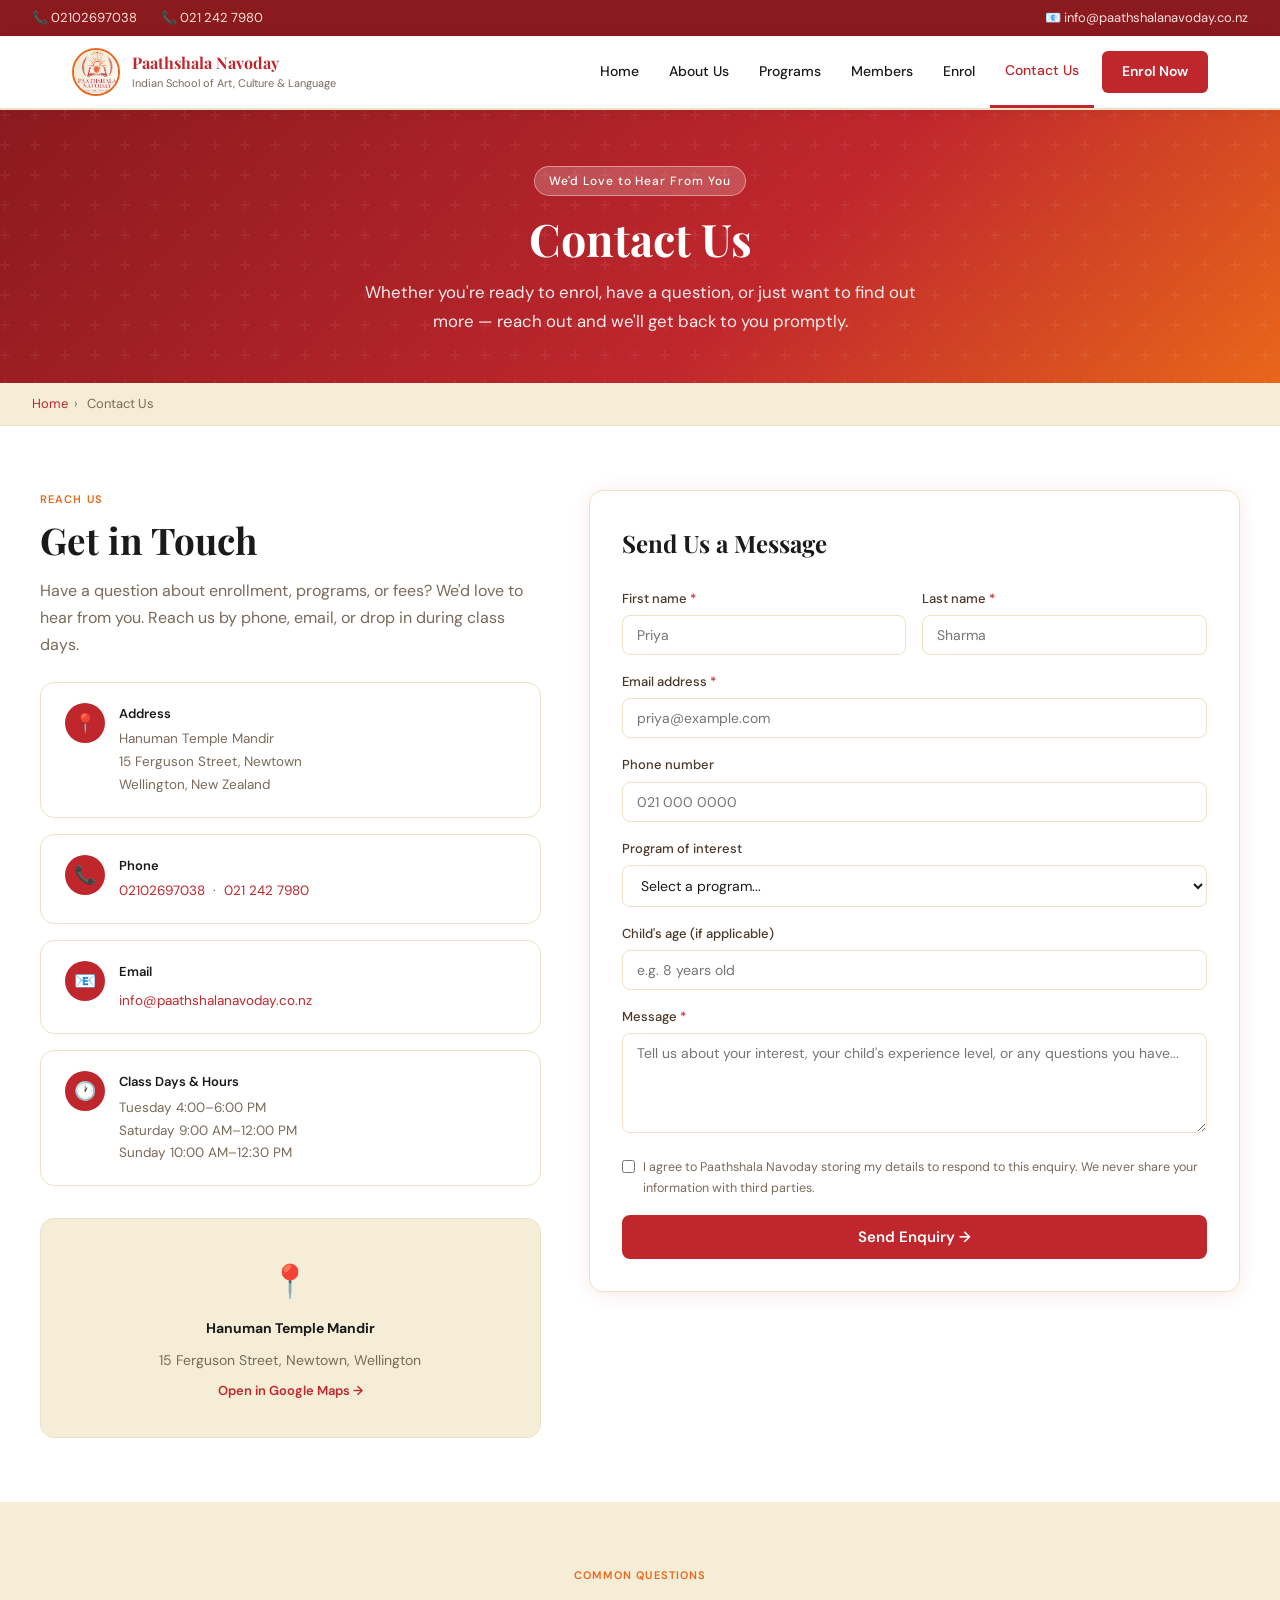
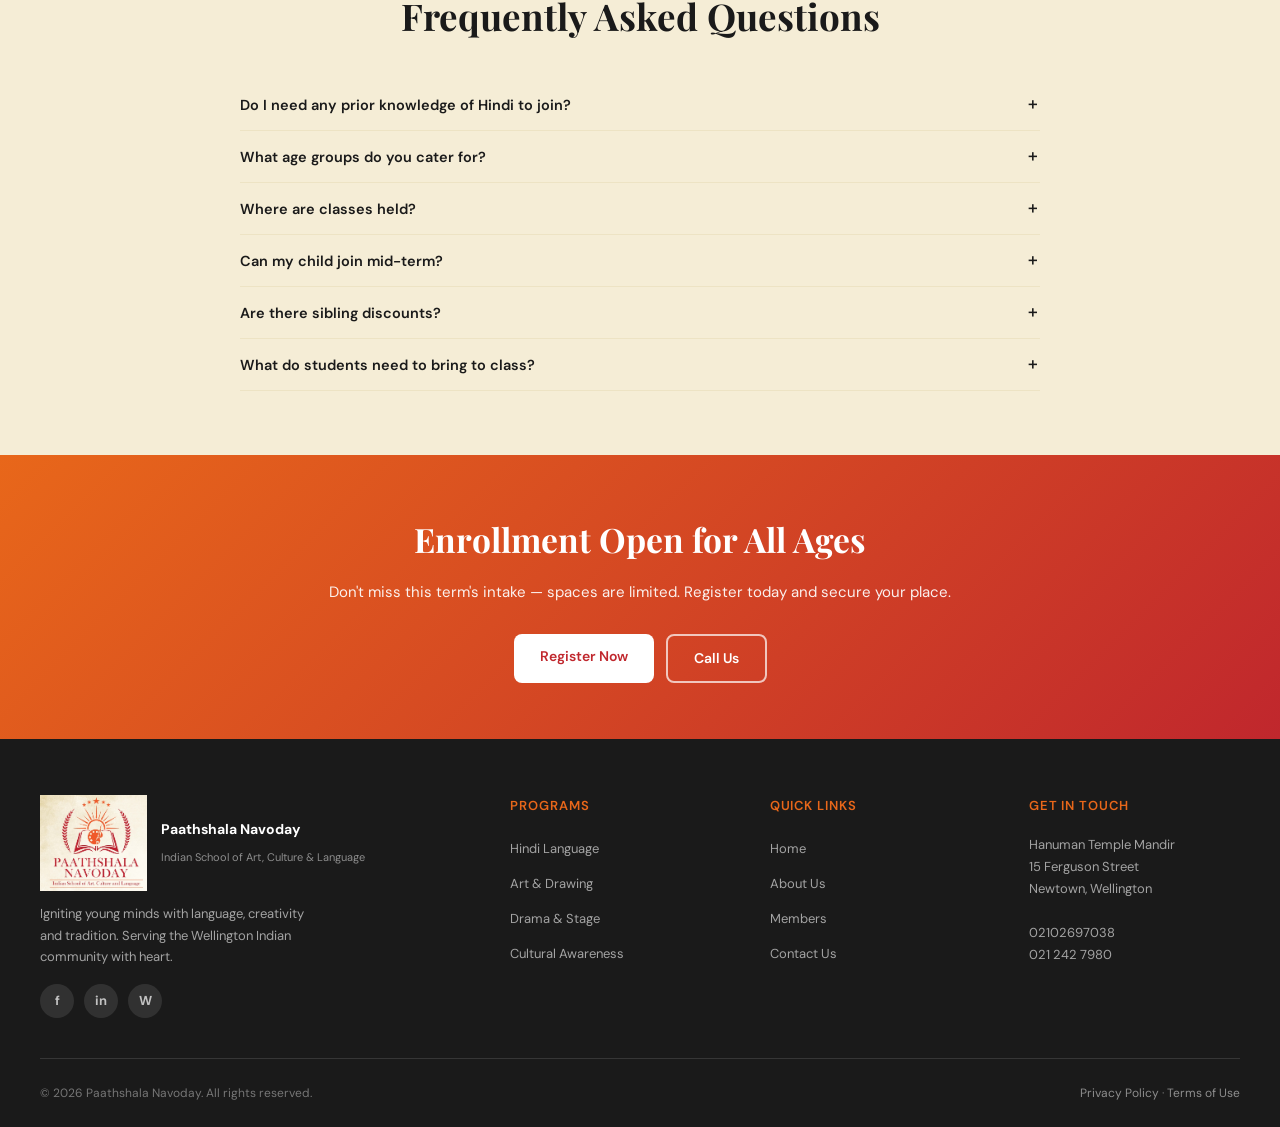
==== contact/contact.html @ f293eddf "Initial commit: Paathshala Navoday static website Made-with: Cursor" ====
<!DOCTYPE html>
<html lang="en">
<head>
<meta charset="UTF-8">
<meta name="viewport" content="width=device-width, initial-scale=1.0">
<title>Contact Us — Paathshala Navoday</title>
<meta name="description" content="Contact Paathshala Navoday to enroll or ask about our Hindi, Art, Drama and Cultural programs in Wellington, NZ.">
<script>
(function (w) {
  var u = new URL(w.location.href);
  var p = u.pathname.split('/').filter(Boolean);
  if (p.length && /\.html?$/i.test(p[p.length - 1])) p.pop();
  if (p.length) p.pop();
  u.pathname = '/' + (p.length ? p.join('/') + '/' : '');
  var root = u.href;
  if (!/\/$/.test(root)) root += '/';
  w.__PAATHSHALA_SITE_ROOT__ = root;
})(window);
</script>
<link rel="stylesheet" href="/assets/css/style.css">
<link rel="stylesheet" href="/assets/css/contact.css">
<link rel="icon" href="/assets/images/logo-paathshala.png" type="image/png">
<link rel="preconnect" href="https://fonts.googleapis.com">
<link rel="preconnect" href="https://fonts.gstatic.com" crossorigin>
<link href="https://fonts.googleapis.com/css2?family=Playfair+Display:ital,wght@0,500;0,700;1,500&family=DM+Sans:wght@400;500;600&display=swap" rel="stylesheet">
</head>
<body data-page="Contact Us">
  <div id="nav-placeholder"></div>

  <main id="main-content">

    <div class="page-hero">
      <div class="badge">We'd Love to Hear From You</div>
      <h1>Contact Us</h1>
      <p>Whether you're ready to enrol, have a question, or just want to find out more — reach out and we'll get back to you promptly.</p>
    </div>

    <div class="breadcrumb" aria-label="Breadcrumb">
      <a href="#" data-root-href="index.html">Home</a><span>›</span> Contact Us
    </div>

    <!-- CONTACT MAIN -->
    <section aria-labelledby="contact-title">
      <div class="container">
        <div class="contact-grid">

          <!-- LEFT: Details -->
          <div>
            <p class="section-label">Reach Us</p>
            <h2 class="section-title" id="contact-title">Get in Touch</h2>
            <p style="color:var(--muted);margin-bottom:1.5rem;">Have a question about enrollment, programs, or fees? We'd love to hear from you. Reach us by phone, email, or drop in during class days.</p>

            <div class="contact-detail-cards">
              <div class="contact-detail-card">
                <div class="contact-icon" aria-hidden="true">📍</div>
                <div>
                  <h4>Address</h4>
                  <p>Hanuman Temple Mandir<br>15 Ferguson Street, Newtown<br>Wellington, New Zealand</p>
                </div>
              </div>
              <div class="contact-detail-card">
                <div class="contact-icon" aria-hidden="true">📞</div>
                <div>
                  <h4>Phone</h4>
                  <p><a href="tel:02102697038">02102697038</a>&nbsp; · &nbsp;<a href="tel:0212427980">021 242 7980</a></p>
                </div>
              </div>
              <div class="contact-detail-card">
                <div class="contact-icon" aria-hidden="true">📧</div>
                <div>
                  <h4>Email</h4>
                  <a href="mailto:info@paathshalanavoday.co.nz">info@paathshalanavoday.co.nz</a>
                </div>
              </div>
              <div class="contact-detail-card">
                <div class="contact-icon" aria-hidden="true">🕐</div>
                <div>
                  <h4>Class Days &amp; Hours</h4>
                  <p>Tuesday 4:00–6:00 PM<br>Saturday 9:00 AM–12:00 PM<br>Sunday 10:00 AM–12:30 PM</p>
                </div>
              </div>
            </div>

            <!-- MAP PLACEHOLDER -->
            <div class="map-placeholder" role="img" aria-label="Map location of Hanuman Temple Mandir, 15 Ferguson Street, Newtown, Wellington">
              <span style="font-size:2rem;" aria-hidden="true">📍</span>
              <strong style="color:var(--dark);">Hanuman Temple Mandir</strong>
              <span>15 Ferguson Street, Newtown, Wellington</span>
              <a href="https://maps.google.com/?q=Hanuman+Temple+Mandir+Newtown+Wellington" target="_blank" rel="noopener" style="color:var(--red);font-size:13px;font-weight:600;">Open in Google Maps →</a>
            </div>
          </div>

          <!-- RIGHT: Form -->
          <div>
            <div class="contact-form-box">
              <h2>Send Us a Message</h2>
              <div class="form-row">
                <div class="form-group">
                  <label for="fname">First name <span aria-label="required" style="color:var(--red);">*</span></label>
                  <input type="text" id="fname" name="fname" autocomplete="given-name" required aria-required="true" placeholder="Priya">
                </div>
                <div class="form-group">
                  <label for="lname">Last name <span aria-label="required" style="color:var(--red);">*</span></label>
                  <input type="text" id="lname" name="lname" autocomplete="family-name" required aria-required="true" placeholder="Sharma">
                </div>
              </div>
              <div class="form-group">
                <label for="email">Email address <span aria-label="required" style="color:var(--red);">*</span></label>
                <input type="email" id="email" name="email" autocomplete="email" required aria-required="true" placeholder="priya@example.com">
              </div>
              <div class="form-group">
                <label for="phone">Phone number</label>
                <input type="tel" id="phone" name="phone" autocomplete="tel" placeholder="021 000 0000">
              </div>
              <div class="form-group">
                <label for="program">Program of interest</label>
                <select id="program" name="program">
                  <option value="">Select a program...</option>
                  <option value="Hindi">Hindi Language Learning</option>
                  <option value="Art">Art &amp; Creative Expression</option>
                  <option value="Drama">Drama &amp; Stage Confidence</option>
                  <option value="Culture">Cultural Awareness &amp; Values</option>
                  <option value="All">All Programs</option>
                  <option value="Other">Just have a question</option>
                </select>
              </div>
              <div class="form-group">
                <label for="child-age">Child's age (if applicable)</label>
                <input type="text" id="child-age" name="child-age" placeholder="e.g. 8 years old">
              </div>
              <div class="form-group">
                <label for="message">Message <span aria-label="required" style="color:var(--red);">*</span></label>
                <textarea id="message" name="message" required aria-required="true" placeholder="Tell us about your interest, your child's experience level, or any questions you have..."></textarea>
              </div>
              <div class="form-group">
                <label style="display:flex;align-items:flex-start;gap:8px;cursor:pointer;font-weight:400;">
                  <input type="checkbox" id="privacy" name="privacy" style="width:auto;margin-top:3px;" required aria-required="true">
                  <span style="font-size:12.5px;color:var(--muted);">I agree to Paathshala Navoday storing my details to respond to this enquiry. We never share your information with third parties.</span>
                </label>
              </div>
              <button type="button" class="form-submit" onclick="window.submitForm()" aria-label="Submit enquiry form">Send Enquiry →</button>
              <div class="success-msg" id="success-msg" role="alert" aria-live="polite">
                ✅ Thank you! We've received your message and will be in touch within 1–2 business days. For urgent enquiries call <a href="tel:02102697038" style="color:#2e7d32;font-weight:600;">02102697038</a>.
              </div>
            </div>
          </div>

        </div>
      </div>
    </section>

    <!-- FAQ -->
    <section style="background:var(--cream);" aria-labelledby="faq-title">
      <div class="container" style="max-width:800px;">
        <div class="section-header centered">
          <p class="section-label">Common Questions</p>
          <h2 class="section-title" id="faq-title">Frequently Asked Questions</h2>
        </div>
        <div class="faq-list" role="list">

          <div class="faq-item" role="listitem">
            <button class="faq-q" onclick="window.toggleFaq(this)" aria-expanded="false">
              Do I need any prior knowledge of Hindi to join? <span aria-hidden="true">＋</span>
            </button>
            <div class="faq-a">No prior knowledge is needed at all. We welcome complete beginners through to advanced speakers. Our teachers assess each student individually and place them in the right level.</div>
          </div>

          <div class="faq-item" role="listitem">
            <button class="faq-q" onclick="window.toggleFaq(this)" aria-expanded="false">
              What age groups do you cater for? <span aria-hidden="true">＋</span>
            </button>
            <div class="faq-a">All ages! Our programs are open to children from age 5 upwards, teens, and adults. We have mixed-age classes and age-appropriate groupings depending on the program.</div>
          </div>

          <div class="faq-item" role="listitem">
            <button class="faq-q" onclick="window.toggleFaq(this)" aria-expanded="false">
              Where are classes held? <span aria-hidden="true">＋</span>
            </button>
            <div class="faq-a">All classes are held at Hanuman Temple Mandir, 15 Ferguson Street, Newtown, Wellington. The venue has classroom facilities and a library for student use.</div>
          </div>

          <div class="faq-item" role="listitem">
            <button class="faq-q" onclick="window.toggleFaq(this)" aria-expanded="false">
              Can my child join mid-term? <span aria-hidden="true">＋</span>
            </button>
            <div class="faq-a">Yes, we welcome enrolments at any time of the year, subject to class availability. Contact us and we'll find the best time for your child to start.</div>
          </div>

          <div class="faq-item" role="listitem">
            <button class="faq-q" onclick="window.toggleFaq(this)" aria-expanded="false">
              Are there sibling discounts? <span aria-hidden="true">＋</span>
            </button>
            <div class="faq-a">Yes, we offer sibling discounts for families enrolling more than one child. Contact us directly to discuss pricing and payment options.</div>
          </div>

          <div class="faq-item" role="listitem">
            <button class="faq-q" onclick="window.toggleFaq(this)" aria-expanded="false">
              What do students need to bring to class? <span aria-hidden="true">＋</span>
            </button>
            <div class="faq-a">For Hindi classes: a notebook and pen. For Art: we supply most materials but children may bring their own pencils. For Drama and Culture: just enthusiasm! We provide everything else.</div>
          </div>

        </div>
      </div>
    </section>

  </main>

  <div id="footer-placeholder"></div>
  <script src="/assets/js/shared.js"></script>
  <script src="/assets/js/contact.js"></script>
</body>
</html>
---- assets/css/style.css ----
/* =============================================
   PAATHSHALA NAVODAY — Shared Stylesheet
   All pages import this file
   ============================================= */

/* --- BRAND TOKENS --- */
:root {
  --red:       #C0272D;
  --red-dark:  #8B1A1E;
  --red-light: #FDECEA;
  --orange:    #E8671A;
  --orange-lt: #FFF0E6;
  --cream:     #F5EDD6;
  --cream-dk:  #EDE3C4;
  --dark:      #1A1A1A;
  --mid:       #4A3728;
  --muted:     #7A6A5A;
  --white:     #FFFFFF;
  --radius:    8px;
  --radius-lg: 14px;
  --shadow:    0 2px 18px rgba(192,39,45,0.10);
  --font-head: 'Playfair Display', Georgia, serif;
  --font-body: 'DM Sans', sans-serif;
}

/* --- RESET --- */
*, *::before, *::after { box-sizing: border-box; margin: 0; padding: 0; }
html { scroll-behavior: smooth; }
body { font-family: var(--font-body); color: var(--dark); background: var(--white); line-height: 1.7; }
img { max-width: 100%; display: block; }
a { color: inherit; text-decoration: none; }
ul { list-style: none; }

/* --- SKIP LINK (WCAG 2.0) --- */
.skip-link {
  position: absolute; top: -50px; left: 1rem; z-index: 999;
  background: var(--red); color: #fff; padding: 8px 16px;
  border-radius: 0 0 var(--radius) var(--radius); font-size: 14px;
  transition: top 0.2s;
}
.skip-link:focus { top: 0; }

/* --- TOP BAR --- */
.top-bar {
  background: var(--red-dark); color: #fff;
  padding: 7px 2rem; display: flex; justify-content: space-between;
  align-items: center; font-size: 13px; flex-wrap: wrap; gap: 6px;
}
.top-bar a { color: #ffe0df; transition: color 0.2s; }
.top-bar a:hover { color: #fff; }
.top-bar-left { display: flex; gap: 1.5rem; align-items: center; }

/* --- NAVBAR --- */
.navbar {
  background: var(--white); border-bottom: 2px solid var(--cream-dk);
  position: sticky; top: 0; z-index: 100;
  box-shadow: 0 2px 12px rgba(0,0,0,0.06);
}
.nav-inner {
  max-width: 1200px; margin: 0 auto;
  display: flex; align-items: center; justify-content: space-between;
  padding: 0 2rem; height: 72px;
}
.nav-logo { display: flex; align-items: center; gap: 12px; }
.logo-emblem {
  width: 48px; height: 48px; border-radius: 50%;
  background: var(--red); display: flex; align-items: center;
  justify-content: center; color: #fff; font-family: var(--font-head);
  font-size: 18px; font-weight: 700; flex-shrink: 0;
  border: 2px solid var(--orange);
  overflow: hidden;
}
.logo-emblem img {
  width: 100%;
  height: 100%;
  object-fit: cover;
}
.logo-text { line-height: 1.2; }
.logo-text strong { display: block; font-family: var(--font-head); font-size: 16px; color: var(--red); }
.logo-text span { font-size: 11px; color: var(--muted); }

.nav-links { display: flex; gap: 0; align-items: center; }
.nav-links > li { position: relative; }
.nav-links > li > a,
.nav-links > li > button {
  display: flex; align-items: center; gap: 4px;
  padding: 0 15px; height: 72px; font-size: 14px; font-weight: 500;
  color: var(--dark); border: none; background: none; cursor: pointer;
  transition: color 0.2s; white-space: nowrap; font-family: var(--font-body);
}
.nav-links > li > a:hover,
.nav-links > li > button:hover { color: var(--red); }
.nav-links > li > a.active   { color: var(--red); border-bottom: 3px solid var(--red); }

.dropdown {
  display: none; position: absolute; top: 100%; left: 0;
  background: var(--white); border: 1px solid var(--cream-dk);
  border-radius: 0 0 var(--radius-lg) var(--radius-lg);
  min-width: 210px; box-shadow: var(--shadow); z-index: 200;
}
.dropdown li a {
  display: block; padding: 10px 18px; font-size: 13px;
  color: var(--dark); transition: background 0.15s, color 0.15s;
}
.dropdown li a:hover { background: var(--red-light); color: var(--red); }
.nav-links > li:hover .dropdown { display: block; }

.nav-cta {
  background: var(--red) !important; color: #fff !important;
  padding: 9px 20px !important; border-radius: 6px;
  height: auto !important; font-weight: 600 !important;
  margin-left: 8px; transition: background 0.2s !important;
}
.nav-cta:hover { background: var(--red-dark) !important; }

.hamburger {
  display: none; flex-direction: column; gap: 5px;
  cursor: pointer; background: none; border: none; padding: 4px;
}
.hamburger span { width: 24px; height: 2px; background: var(--dark); border-radius: 2px; transition: all 0.3s; }

.mobile-nav {
  display: none; flex-direction: column;
  background: var(--white); border-top: 1px solid var(--cream-dk);
  padding: 1rem 2rem 1.5rem;
}
.mobile-nav a {
  display: block; padding: 10px 0; font-size: 15px; color: var(--dark);
  border-bottom: 0.5px solid var(--cream-dk);
}
.mobile-nav.open { display: flex; }

/* --- PAGE HERO BANNER (inner pages) --- */
.page-hero {
  background: linear-gradient(135deg, var(--red-dark) 0%, var(--red) 60%, var(--orange) 100%);
  color: #fff; padding: 3.5rem 2rem 3rem; text-align: center;
  position: relative; overflow: hidden;
}
.page-hero::before {
  content: ''; position: absolute; inset: 0; opacity: 0.05;
  background: url("data:image/svg+xml,%3Csvg width='60' height='60' viewBox='0 0 60 60' xmlns='http://www.w3.org/2000/svg'%3E%3Cg fill='%23ffffff'%3E%3Cpath d='M36 34v-4h-2v4h-4v2h4v4h2v-4h4v-2h-4zm0-30V0h-2v4h-4v2h4v4h2V6h4V4h-4zM6 34v-4H4v4H0v2h4v4h2v-4h4v-2H6zM6 4V0H4v4H0v2h4v4h2V6h4V4H6z'/%3E%3C/g%3E%3C/svg%3E");
}
.page-hero .badge {
  display: inline-block; background: rgba(255,255,255,0.2);
  border: 1px solid rgba(255,255,255,0.4); color: #fff;
  padding: 4px 14px; border-radius: 20px; font-size: 12px;
  font-weight: 500; letter-spacing: 0.08em; margin-bottom: 1rem;
}
.page-hero h1 {
  font-family: var(--font-head); font-size: clamp(1.8rem, 4vw, 2.8rem);
  font-weight: 700; margin-bottom: 0.75rem; line-height: 1.2;
}
.page-hero p { font-size: 1.05rem; opacity: 0.92; max-width: 560px; margin: 0 auto; }

/* --- BREADCRUMB --- */
.breadcrumb {
  background: var(--cream); padding: 10px 2rem;
  font-size: 13px; color: var(--muted);
  border-bottom: 1px solid var(--cream-dk);
}
.breadcrumb a { color: var(--red); }
.breadcrumb a:hover { text-decoration: underline; }
.breadcrumb span { margin: 0 6px; }

/* --- SECTIONS --- */
section { padding: 4rem 2rem; }
.container { max-width: 1200px; margin: 0 auto; }
.section-label {
  font-size: 11px; font-weight: 600; text-transform: uppercase;
  letter-spacing: 0.1em; color: var(--orange); margin-bottom: 0.5rem;
}
.section-title {
  font-family: var(--font-head); font-size: clamp(1.6rem, 3vw, 2.3rem);
  font-weight: 700; color: var(--dark); line-height: 1.25; margin-bottom: 0.85rem;
}
.section-sub { font-size: 1rem; color: var(--muted); max-width: 600px; }
.section-header { margin-bottom: 2.5rem; }
.section-header.centered { text-align: center; }
.section-header.centered .section-sub { margin: 0 auto; }

/* --- BUTTONS --- */
.btn-primary {
  display: inline-block; background: var(--red); color: #fff;
  padding: 11px 26px; border-radius: var(--radius); font-weight: 600;
  font-size: 14px; border: none; cursor: pointer; transition: all 0.2s;
}
.btn-primary:hover { background: var(--red-dark); transform: translateY(-1px); }
.btn-outline {
  display: inline-block; background: transparent; color: var(--red);
  padding: 11px 26px; border-radius: var(--radius); font-weight: 600;
  font-size: 14px; border: 2px solid var(--red); cursor: pointer; transition: all 0.2s;
}
.btn-outline:hover { background: var(--red-light); }
.btn-white {
  display: inline-block; background: #fff; color: var(--red);
  padding: 11px 26px; border-radius: var(--radius); font-weight: 600;
  font-size: 14px; border: none; cursor: pointer; transition: all 0.2s;
}
.btn-white:hover { background: var(--cream); }

/* --- CARDS SHARED --- */
.card {
  background: var(--white); border-radius: var(--radius-lg);
  border: 1px solid var(--cream-dk); transition: all 0.22s;
}
.card:hover { transform: translateY(-4px); box-shadow: 0 10px 28px rgba(192,39,45,0.12); border-color: var(--red); }

/* --- TAGS --- */
.tag {
  display: inline-block; font-size: 11px; padding: 3px 10px;
  border-radius: 20px; background: var(--cream); color: var(--mid); font-weight: 500;
}
.tag.orange { background: var(--orange-lt); color: var(--orange); }
.tag.red    { background: var(--red-light); color: var(--red); }

/* --- ENROLLMENT BANNER --- */
.enroll-banner {
  background: linear-gradient(135deg, var(--orange), var(--red));
  color: #fff; text-align: center; padding: 3.5rem 2rem;
}
.enroll-banner h2 { font-family: var(--font-head); font-size: clamp(1.5rem, 3vw, 2.1rem); margin-bottom: 0.75rem; }
.enroll-banner p  { opacity: 0.92; margin-bottom: 1.75rem; font-size: 15px; }
.enroll-actions   { display: flex; gap: 12px; justify-content: center; flex-wrap: wrap; }

/* --- FOOTER --- */
footer { background: var(--dark); color: #fff; padding: 3.5rem 2rem 1.5rem; }
.footer-grid {
  max-width: 1200px; margin: 0 auto;
  display: grid; grid-template-columns: 2fr 1fr 1fr 1fr; gap: 3rem;
  padding-bottom: 2.5rem; border-bottom: 1px solid rgba(255,255,255,0.12);
  margin-bottom: 1.5rem;
}
.footer-logo { display: flex; align-items: center; gap: 14px; margin-bottom: 0.75rem; }
.footer-logo-img {
  height: 96px;
  width: auto;
  max-width: min(120px, 28vw);
  object-fit: contain;
  flex-shrink: 0;
  display: block;
}
.footer-logo-text strong { display: block; font-size: 14px; color: #fff; }
.footer-logo-text span   { font-size: 11px; color: rgba(255,255,255,0.5); }
.footer-brand p { font-size: 13px; color: rgba(255,255,255,0.6); line-height: 1.65; max-width: 280px; margin-top: 0.75rem; }
.footer-col h4  { font-size: 13px; font-weight: 600; color: var(--orange); text-transform: uppercase; letter-spacing: 0.07em; margin-bottom: 1rem; }
.footer-col ul  { display: flex; flex-direction: column; gap: 8px; }
.footer-col li a { font-size: 13px; color: rgba(255,255,255,0.6); transition: color 0.2s; }
.footer-col li a:hover { color: var(--orange); }
.footer-col address { font-size: 13px; color: rgba(255,255,255,0.6); font-style: normal; line-height: 1.7; }
.social-links { display: flex; gap: 10px; margin-top: 1rem; }
.social-link {
  width: 34px; height: 34px; border-radius: 50%;
  background: rgba(255,255,255,0.1); display: flex; align-items: center;
  justify-content: center; color: rgba(255,255,255,0.7);
  font-size: 13px; font-weight: 700; transition: background 0.2s;
}
.social-link:hover { background: var(--red); color: #fff; }
.footer-bottom {
  max-width: 1200px; margin: 0 auto;
  display: flex; justify-content: space-between; align-items: center;
  font-size: 12px; color: rgba(255,255,255,0.4); flex-wrap: wrap; gap: 8px;
}
.footer-bottom a { color: rgba(255,255,255,0.5); }
.footer-bottom a:hover { color: var(--orange); }

/* --- FORM ELEMENTS --- */
.form-group { margin-bottom: 1rem; }
.form-group label { display: block; font-size: 13px; font-weight: 500; color: var(--mid); margin-bottom: 5px; }
.form-group input,
.form-group select,
.form-group textarea {
  width: 100%; padding: 10px 14px; border-radius: var(--radius);
  border: 1.5px solid var(--cream-dk); background: var(--white);
  font-family: var(--font-body); font-size: 14px; color: var(--dark);
  transition: border-color 0.2s; outline: none;
}
.form-group input:focus,
.form-group select:focus,
.form-group textarea:focus {
  border-color: var(--red); box-shadow: 0 0 0 3px rgba(192,39,45,0.12);
}
.form-group textarea { height: 100px; resize: vertical; }
.form-row { display: grid; grid-template-columns: 1fr 1fr; gap: 1rem; }
.form-submit {
  width: 100%; padding: 12px; border-radius: var(--radius);
  background: var(--red); color: #fff; border: none;
  font-family: var(--font-body); font-size: 15px; font-weight: 600;
  cursor: pointer; transition: background 0.2s;
}
.form-submit:hover { background: var(--red-dark); }

/* --- WCAG FOCUS STYLES --- */
a:focus-visible,
button:focus-visible,
input:focus-visible,
select:focus-visible,
textarea:focus-visible {
  outline: 3px solid var(--orange); outline-offset: 2px;
}

/* --- RESPONSIVE --- */
@media (max-width: 900px) {
  .footer-grid { grid-template-columns: 1fr 1fr; gap: 2rem; }
}
@media (max-width: 650px) {
  .nav-links  { display: none; }
  .hamburger  { display: flex; }
  section     { padding: 2.75rem 1.25rem; }
  .footer-grid { grid-template-columns: 1fr; gap: 1.5rem; }
  .form-row   { grid-template-columns: 1fr; }
  .top-bar    { justify-content: center; }
}

/* --- ANIMATIONS --- */
@keyframes fadeUp {
  from { opacity: 0; transform: translateY(16px); }
  to   { opacity: 1; transform: translateY(0); }
}
.fade-up { animation: fadeUp 0.55s ease both; }
---- assets/css/contact.css ----
.contact-grid { display:grid; grid-template-columns:1fr 1.3fr; gap:3rem; }

.contact-detail-cards { display:flex; flex-direction:column; gap:1rem; margin-bottom:2rem; }
.contact-detail-card { display:flex; align-items:flex-start; gap:14px; background:var(--white); border-radius:var(--radius-lg); padding:1.25rem 1.5rem; border:1px solid var(--cream-dk); transition:border-color 0.2s; }
.contact-detail-card:hover { border-color:var(--red); }
.contact-icon { width:40px; height:40px; border-radius:50%; background:var(--red); display:flex; align-items:center; justify-content:center; font-size:18px; flex-shrink:0; color:#fff; }
.contact-detail-card h4 { font-size:13px; font-weight:600; color:var(--dark); margin-bottom:3px; }
.contact-detail-card p, .contact-detail-card a { font-size:13.5px; color:var(--muted); }
.contact-detail-card a { color:var(--red); }
.contact-detail-card a:hover { text-decoration:underline; }

.contact-form-box { background:var(--white); border-radius:var(--radius-lg); padding:2rem; box-shadow:var(--shadow); border:1px solid var(--cream-dk); }
.contact-form-box h2 { font-family:var(--font-head); font-size:1.5rem; color:var(--dark); margin-bottom:1.5rem; }

.success-msg { display:none; background:#e8f5e9; border:1px solid #a5d6a7; border-radius:var(--radius); padding:1rem 1.25rem; color:#2e7d32; font-size:14px; margin-top:1rem; }

.map-placeholder { background:var(--cream); border-radius:var(--radius-lg); height:220px; display:flex; flex-direction:column; align-items:center; justify-content:center; border:1px solid var(--cream-dk); color:var(--muted); font-size:14px; gap:8px; }

.faq-list { display:flex; flex-direction:column; gap:0; }
.faq-item { border-bottom:1px solid var(--cream-dk); }
.faq-q { width:100%; background:none; border:none; text-align:left; padding:1rem 0; font-family:var(--font-body); font-size:14.5px; font-weight:600; color:var(--dark); cursor:pointer; display:flex; justify-content:space-between; align-items:center; }
.faq-q:hover { color:var(--red); }
.faq-a { display:none; padding:0 0 1rem; font-size:13.5px; color:var(--muted); line-height:1.7; }
.faq-a.open { display:block; }

@media(max-width:800px){ .contact-grid { grid-template-columns:1fr; } }
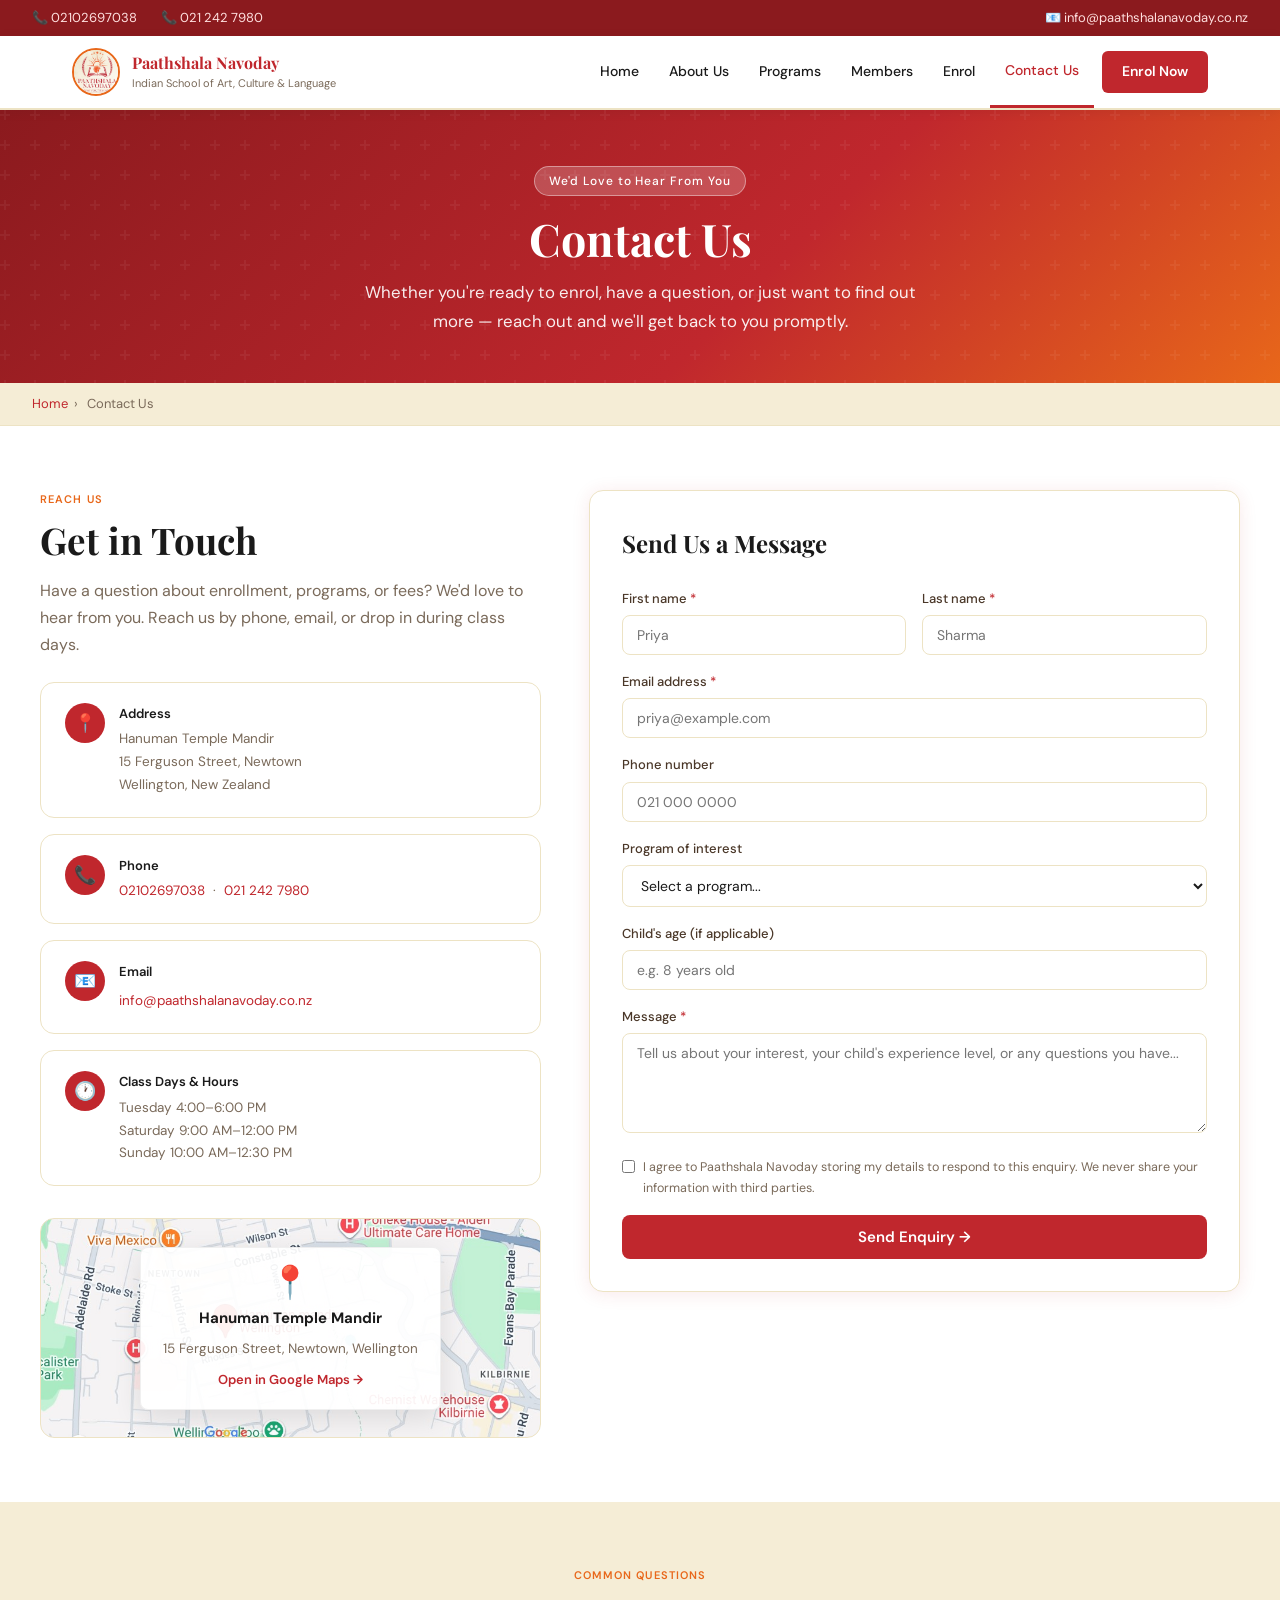
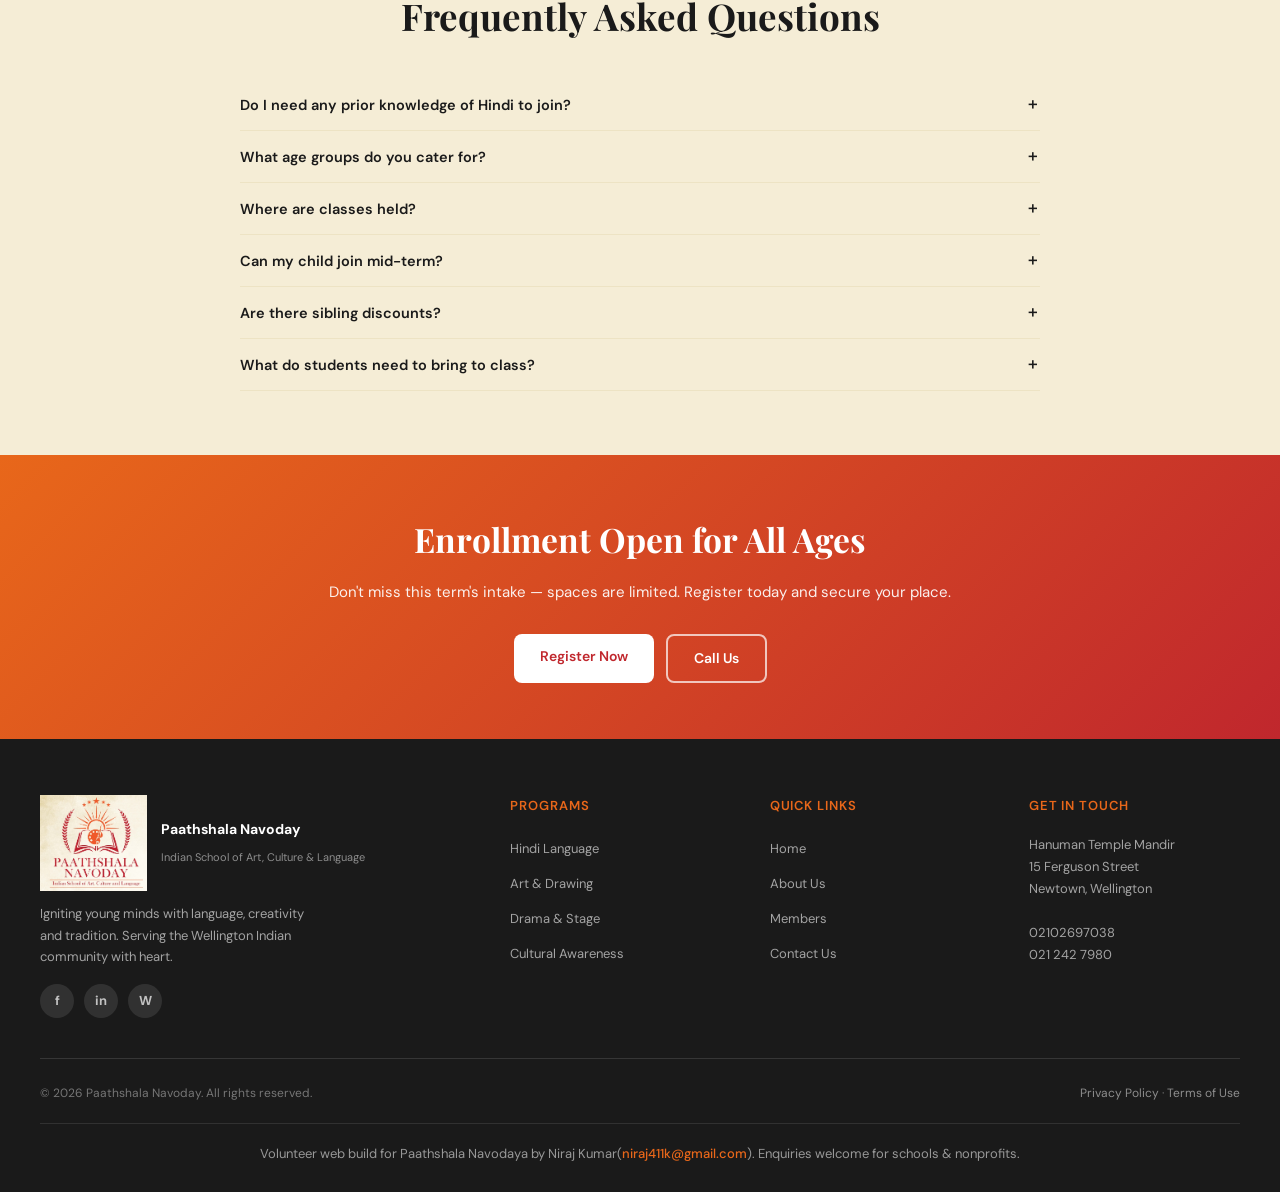
==== commit a22c13ff: "Update google map image Added footer credit message Chnage the order of Carosual" ====
--- a/contact/contact.html
+++ b/contact/contact.html
@@ -81,12 +81,14 @@
               </div>
             </div>
 
-            <!-- MAP PLACEHOLDER -->
+            <!-- MAP PLACEHOLDER (static map screenshot background) -->
             <div class="map-placeholder" role="img" aria-label="Map location of Hanuman Temple Mandir, 15 Ferguson Street, Newtown, Wellington">
-              <span style="font-size:2rem;" aria-hidden="true">📍</span>
-              <strong style="color:var(--dark);">Hanuman Temple Mandir</strong>
-              <span>15 Ferguson Street, Newtown, Wellington</span>
-              <a href="https://maps.google.com/?q=Hanuman+Temple+Mandir+Newtown+Wellington" target="_blank" rel="noopener" style="color:var(--red);font-size:13px;font-weight:600;">Open in Google Maps →</a>
+              <div class="map-placeholder__inner">
+                <span class="map-placeholder__pin" aria-hidden="true">📍</span>
+                <strong class="map-placeholder__title">Hanuman Temple Mandir</strong>
+                <span class="map-placeholder__line">15 Ferguson Street, Newtown, Wellington</span>
+                <a class="map-placeholder__maps" href="https://maps.google.com/?q=Hanuman+Temple+Mandir+Newtown+Wellington" target="_blank" rel="noopener">Open in Google Maps →</a>
+              </div>
             </div>
           </div>
 
--- a/assets/css/style.css
+++ b/assets/css/style.css
@@ -256,12 +256,42 @@
 }
 .social-link:hover { background: var(--red); color: #fff; }
 .footer-bottom {
-  max-width: 1200px; margin: 0 auto;
-  display: flex; justify-content: space-between; align-items: center;
-  font-size: 12px; color: rgba(255,255,255,0.4); flex-wrap: wrap; gap: 8px;
-}
-.footer-bottom a { color: rgba(255,255,255,0.5); }
+  max-width: 1200px;
+  margin: 0 auto;
+  padding-bottom: 1.25rem;
+  margin-bottom: 1.25rem;
+  border-bottom: 1px solid rgba(255, 255, 255, 0.1);
+  display: flex;
+  justify-content: space-between;
+  align-items: center;
+  font-size: 12px;
+  color: rgba(255, 255, 255, 0.4);
+  flex-wrap: wrap;
+  gap: 8px;
+}
+.footer-bottom a { color: rgba(255, 255, 255, 0.5); }
 .footer-bottom a:hover { color: var(--orange); }
+.footer-credit {
+  max-width: 900px;
+  margin: 0 auto;
+  padding: 0 1rem 0.25rem;
+  text-align: center;
+}
+.footer-credit__text {
+  font-size: clamp(11px, 1.9vw, 13px);
+  line-height: 1.55;
+  color: rgba(255, 255, 255, 0.55);
+  margin: 0;
+  text-wrap: balance;
+}
+.footer-credit__text a {
+  color: var(--orange);
+  font-weight: 500;
+}
+.footer-credit__text a:hover {
+  color: #fff;
+  text-decoration: underline;
+}
 
 /* --- FORM ELEMENTS --- */
 .form-group { margin-bottom: 1rem; }
--- a/assets/css/contact.css
+++ b/assets/css/contact.css
@@ -14,7 +14,47 @@
 
 .success-msg { display:none; background:#e8f5e9; border:1px solid #a5d6a7; border-radius:var(--radius); padding:1rem 1.25rem; color:#2e7d32; font-size:14px; margin-top:1rem; }
 
-.map-placeholder { background:var(--cream); border-radius:var(--radius-lg); height:220px; display:flex; flex-direction:column; align-items:center; justify-content:center; border:1px solid var(--cream-dk); color:var(--muted); font-size:14px; gap:8px; }
+.map-placeholder {
+  position: relative;
+  overflow: hidden;
+  border-radius: var(--radius-lg);
+  min-height: 220px;
+  border: 1px solid var(--cream-dk);
+  background-color: #e8e4df;
+  background-image: url("../images/contact-map-bg.png");
+  background-size: cover;
+  background-position: center;
+  display: flex;
+  align-items: center;
+  justify-content: center;
+  padding: 1rem;
+}
+.map-placeholder__inner {
+  display: flex;
+  flex-direction: column;
+  align-items: center;
+  justify-content: center;
+  gap: 8px;
+  max-width: 22rem;
+  padding: 1.1rem 1.35rem;
+  text-align: center;
+  font-size: 14px;
+  color: var(--muted);
+  background: rgba(255, 255, 255, 0.93);
+  border-radius: var(--radius);
+  border: 1px solid rgba(0, 0, 0, 0.06);
+  box-shadow: 0 8px 28px rgba(0, 0, 0, 0.1);
+}
+.map-placeholder__pin { font-size: 2rem; line-height: 1; }
+.map-placeholder__title { color: var(--dark); font-size: 15px; }
+.map-placeholder__line { font-size: 13.5px; line-height: 1.45; }
+.map-placeholder__maps {
+  color: var(--red);
+  font-size: 13px;
+  font-weight: 600;
+  margin-top: 2px;
+}
+.map-placeholder__maps:hover { text-decoration: underline; }
 
 .faq-list { display:flex; flex-direction:column; gap:0; }
 .faq-item { border-bottom:1px solid var(--cream-dk); }
